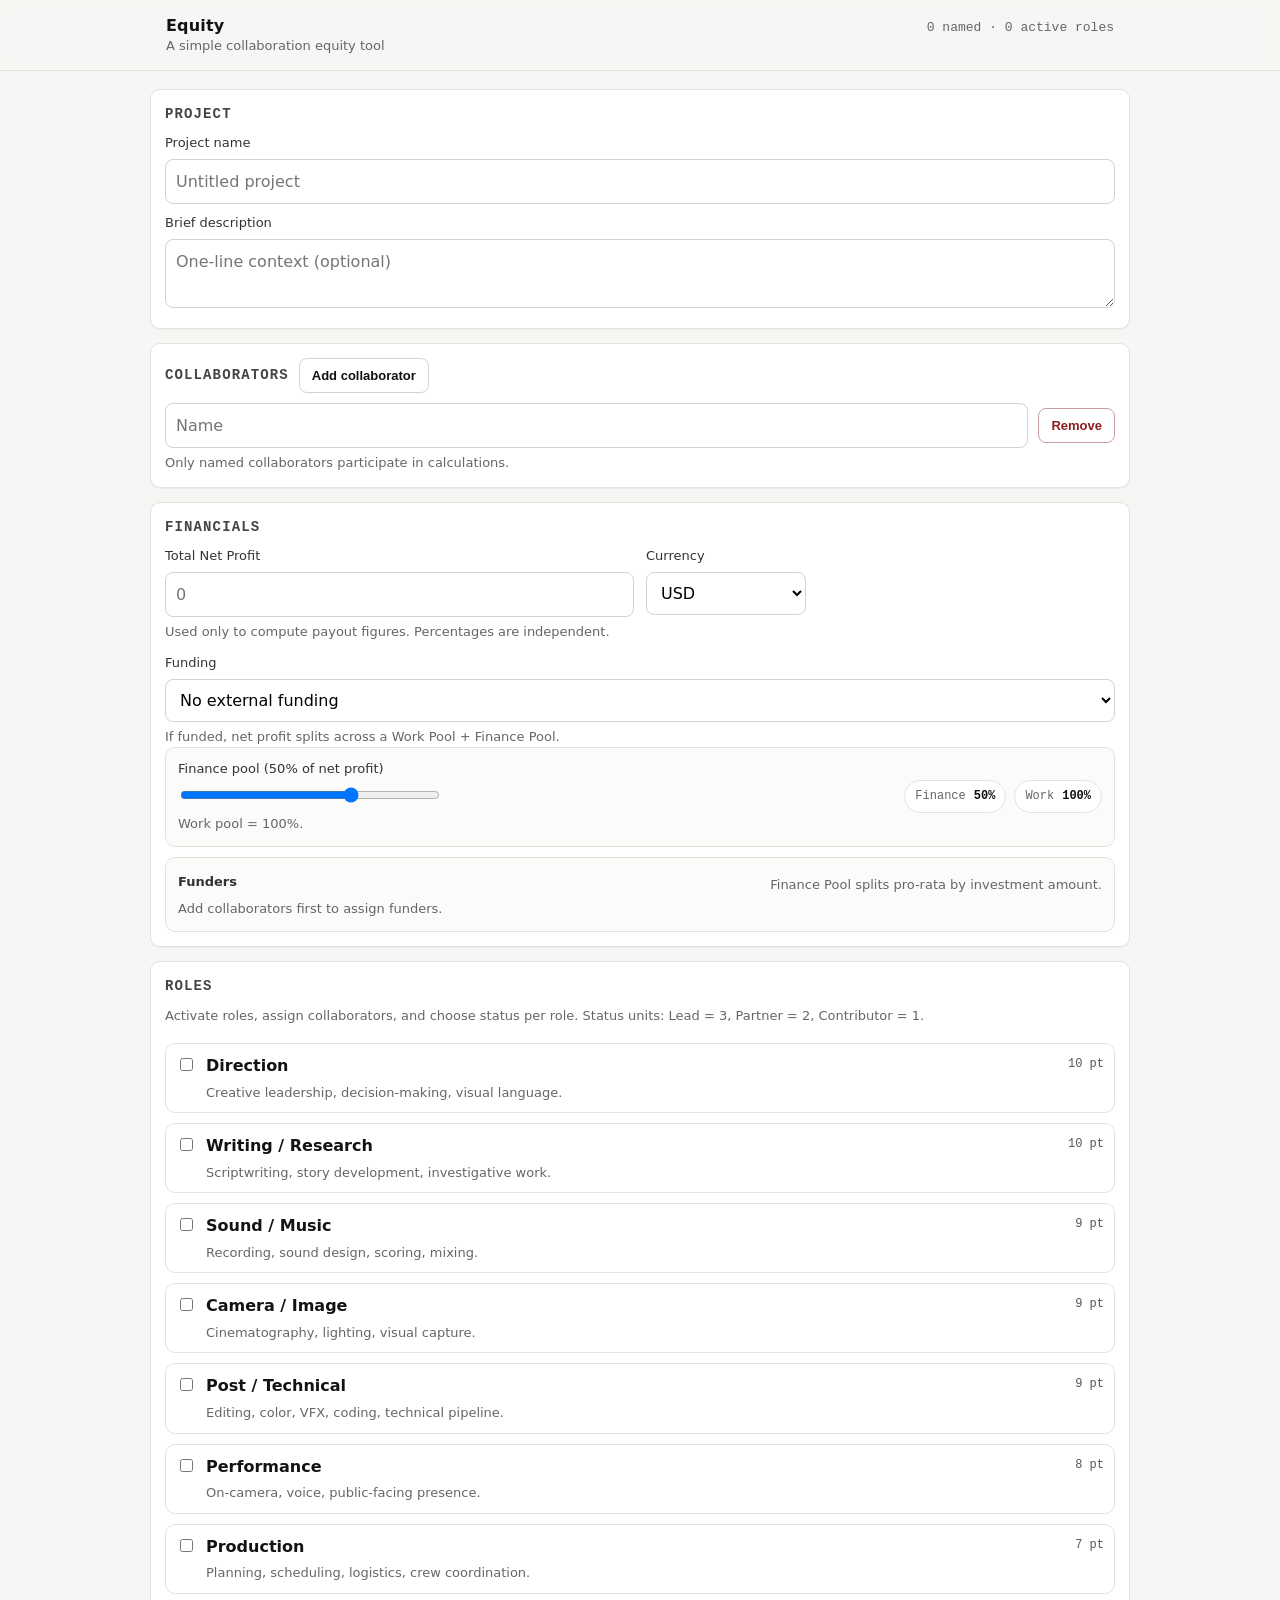
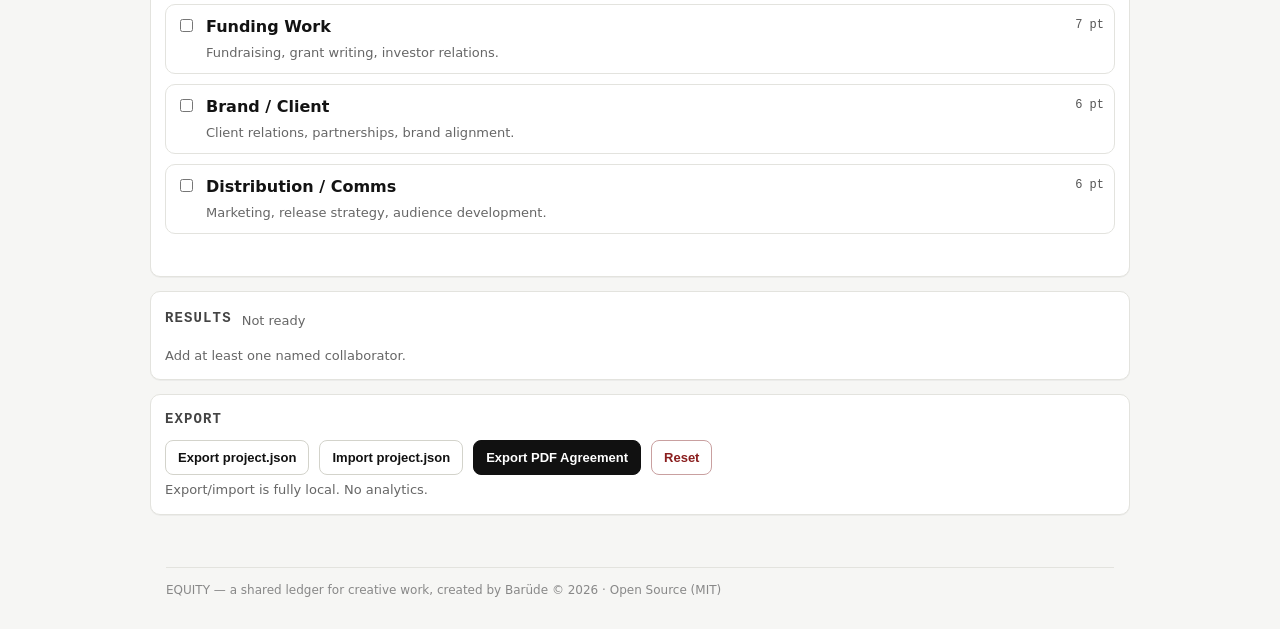
==== equity/index.html @ 2d9de22a "Add files via upload" ====
<!doctype html>
<html lang="en">
  <head>
    <meta charset="utf-8" />
    <meta name="viewport" content="width=device-width, initial-scale=1" />
    <title>Equity</title>
    <link rel="stylesheet" href="./style.css" />
    <script defer src="./equity.js"></script>
  </head>
  <body>
    <header class="topbar">
      <div class="wrap topbar__inner">
        <div class="brand">
          <div class="brand__name">Equity</div>
          <div class="brand__sub">A simple collaboration equity tool</div>
        </div>
        <div class="topbar__meta" id="metaLine"></div>
      </div>
    </header>

    <main class="wrap stack">
      <section class="card">
        <div class="card__head">
          <h2>Project</h2>
        </div>
        <div class="stack-sm">
          <div class="field">
            <label for="projectName">Project name</label>
            <input id="projectName" type="text" placeholder="Untitled project" autocomplete="off" />
          </div>
          <div class="field">
            <label for="projectDesc">Brief description</label>
            <textarea id="projectDesc" rows="2" placeholder="One-line context (optional)"></textarea>
          </div>
        </div>
      </section>

      <section class="card">
        <div class="card__head row">
          <h2>Collaborators</h2>
          <button class="btn" id="addPersonBtn" type="button">Add collaborator</button>
        </div>
        <div id="peopleList" class="stack-sm"></div>
        <div class="hint">Only named collaborators participate in calculations.</div>
      </section>

      <section class="card">
        <div class="card__head">
          <h2>Financials</h2>
        </div>

        <div class="grid2">
          <div class="field">
            <label for="netProfit">Total Net Profit</label>
            <input id="netProfit" type="text" inputmode="decimal" placeholder="0" autocomplete="off" />
            <div class="hint">Used only to compute payout figures. Percentages are independent.</div>
          </div>

          <div class="field field--compact">
            <label for="currency">Currency</label>
            <select id="currency">
              <option value="EGP">EGP</option>
              <option value="AED">AED</option>
              <option value="SAR">SAR</option>
              <option value="USD" selected>USD</option>
              <option value="EUR">EUR</option>
              <option value="GBP">GBP</option>
            </select>
          </div>

          <div class="field field--full">
            <label for="fundingMode">Funding</label>
            <select id="fundingMode">
              <option value="none">No external funding</option>
              <option value="funded">External funding</option>
            </select>
            <div class="hint">If funded, net profit splits across a Work Pool + Finance Pool.</div>
          </div>
        </div>

        <div id="fundingPane" class="stack-sm" hidden>
          <div class="inset">
            <div class="row row--spread row--wrap">
              <div class="field" style="min-width: 260px">
                <label for="financePoolPct">Finance pool (<span id="financePoolPctLabel">50</span>% of net profit)</label>
                <input id="financePoolPct" type="range" min="30" max="60" step="1" value="50" />
                <div class="hint">Work pool = <span id="workPoolPctLabel">50</span>%.</div>
              </div>
              <div class="pillbox">
                <div class="pillbox__pill">
                  <span class="pillbox__k">Finance</span>
                  <span class="pillbox__v"><span id="financePoolPctPill">50</span>%</span>
                </div>
                <div class="pillbox__pill">
                  <span class="pillbox__k">Work</span>
                  <span class="pillbox__v"><span id="workPoolPctPill">50</span>%</span>
                </div>
              </div>
            </div>
          </div>

          <div class="inset">
            <div class="row row--spread">
              <div class="subhead">Funders</div>
              <div class="hint">Finance Pool splits pro-rata by investment amount.</div>
            </div>
            <div id="fundersList" class="stack-sm"></div>
          </div>
        </div>
      </section>

      <section class="card">
        <div class="card__head">
          <h2>Roles</h2>
        </div>
        <div class="hint">
          Activate roles, assign collaborators, and choose status per role.
          Status units: Lead = 3, Partner = 2, Contributor = 1.
        </div>
        <div id="rolesList" class="stack"></div>
      </section>

      <section class="card">
        <div class="card__head row">
          <h2>Results</h2>
          <div class="hint" id="calcStatus"></div>
        </div>
        <div id="resultsPane" class="stack-sm"></div>
      </section>

      <section class="card">
        <div class="card__head">
          <h2>Export</h2>
        </div>
        <div class="row row--wrap">
          <button class="btn" id="exportJsonBtn" type="button">Export project.json</button>
          <button class="btn" id="importJsonBtn" type="button">Import project.json</button>
          <button class="btn btn--primary" id="exportPdfBtn" type="button">Export PDF Agreement</button>
          <button class="btn btn--danger" id="resetBtn" type="button" title="Clears local autosave">Reset</button>
          <input id="importFile" type="file" accept="application/json" hidden />
        </div>
        <div class="hint">Export/import is fully local. No analytics.</div>
      </section>
    </main>

    <footer class="footer">
      <div class="wrap footer__inner">
        <div class="footer__credit">EQUITY — a shared ledger for creative work, created by Barüde © 2026 · Open Source (MIT)</div>
      </div>
    </footer>
  </body>
</html>
---- equity/style.css ----
:root {
  --bg: #f6f6f4;
  --card: #ffffff;
  --text: #131313;
  --muted: #666;
  --border: #e3e3de;
  --border-strong: #d3d3cb;
  --mono: ui-monospace, SFMono-Regular, Menlo, Monaco, Consolas, "Liberation Mono", "Courier New", monospace;
  --sans: ui-sans-serif, system-ui, -apple-system, Segoe UI, Roboto, Helvetica, Arial, "Apple Color Emoji",
    "Segoe UI Emoji";
  --shadow: 0 1px 0 rgba(0, 0, 0, 0.04);
  --radius: 10px;
}

*,
*::before,
*::after {
  box-sizing: border-box;
}

html,
body {
  height: 100%;
}

body {
  margin: 0;
  background: var(--bg);
  color: var(--text);
  font-family: var(--sans);
  line-height: 1.45;
}

.wrap {
  max-width: 980px;
  margin: 0 auto;
  padding: 0 16px;
}

.topbar {
  position: sticky;
  top: 0;
  z-index: 10;
  background: rgba(246, 246, 244, 0.92);
  backdrop-filter: blur(8px);
  border-bottom: 1px solid var(--border);
}

.topbar__inner {
  display: flex;
  align-items: baseline;
  justify-content: space-between;
  padding: 14px 16px;
}

.brand__name {
  font-weight: 650;
  letter-spacing: 0.01em;
}

.brand__sub {
  color: var(--muted);
  font-size: 13px;
}

.topbar__meta {
  color: var(--muted);
  font-size: 13px;
  font-family: var(--mono);
  text-align: right;
}

.stack {
  display: flex;
  flex-direction: column;
  gap: 14px;
  padding: 18px 0 28px;
}

.stack-sm {
  display: flex;
  flex-direction: column;
  gap: 10px;
}

.card {
  background: var(--card);
  border: 1px solid var(--border);
  border-radius: var(--radius);
  box-shadow: var(--shadow);
  padding: 14px;
}

.card__head {
  margin-bottom: 10px;
}

.card__head h2 {
  font-size: 14px;
  margin: 0;
  letter-spacing: 0.08em;
  text-transform: uppercase;
  font-family: var(--mono);
  font-weight: 650;
  color: #444;
}

.row {
  display: flex;
  align-items: center;
  gap: 10px;
}

.row--spread {
  justify-content: space-between;
}

.row--wrap {
  flex-wrap: wrap;
}

.grid2 {
  display: grid;
  grid-template-columns: 1fr 1fr;
  gap: 12px;
}

.field--full {
  grid-column: 1 / -1;
}

.field--compact select {
  max-width: 160px;
}

@media (max-width: 820px) {
  .grid2 {
    grid-template-columns: 1fr;
  }
  .field--full {
    grid-column: auto;
  }
}

.field label {
  display: block;
  font-size: 13px;
  color: #333;
  margin-bottom: 6px;
}

input[type="text"],
select,
textarea {
  width: 100%;
  padding: 10px 10px;
  border: 1px solid var(--border-strong);
  border-radius: 8px;
  background: #fff;
  font: inherit;
}

input[type="text"]:focus,
select:focus,
textarea:focus {
  outline: none;
  border-color: #111;
}

textarea {
  resize: vertical;
}

input[type="range"] {
  width: 100%;
}

.hint {
  margin-top: 6px;
  font-size: 13px;
  color: var(--muted);
}

.btn {
  appearance: none;
  border: 1px solid var(--border-strong);
  background: #fff;
  color: #111;
  padding: 9px 12px;
  border-radius: 8px;
  cursor: pointer;
  font-weight: 600;
  font-size: 13px;
}

.btn:hover {
  border-color: #111;
}

.btn--primary {
  background: #111;
  color: #fff;
  border-color: #111;
}

.btn--primary:hover {
  filter: brightness(1.06);
}

.btn--danger {
  border-color: #c9a0a0;
  color: #8a1e1e;
}

.btn--danger:hover {
  border-color: #8a1e1e;
}

.inset {
  border: 1px solid var(--border);
  border-radius: 10px;
  padding: 12px;
  background: #fbfbfa;
}

.subhead {
  font-weight: 650;
  font-size: 13px;
  color: #333;
}

.pillbox {
  display: flex;
  gap: 8px;
  flex-wrap: wrap;
}

.pillbox__pill {
  border: 1px solid var(--border);
  background: #fff;
  border-radius: 999px;
  padding: 7px 10px;
  display: flex;
  align-items: baseline;
  gap: 8px;
  font-family: var(--mono);
  font-size: 12px;
}

.pillbox__k {
  color: #666;
}

.pillbox__v {
  font-weight: 700;
  color: #111;
}

.people-row {
  display: grid;
  grid-template-columns: 1fr auto;
  gap: 10px;
  align-items: center;
}

@media (max-width: 620px) {
  .topbar__inner {
    align-items: center;
  }
  .topbar__meta {
    display: none;
  }
  .people-row {
    grid-template-columns: 1fr;
  }
  .people-row .btn {
    width: 100%;
  }
  .role-top {
    grid-template-columns: auto 1fr;
  }
  .role-top__right {
    grid-column: 1 / -1;
    text-align: left;
    padding-top: 6px;
  }
  .card {
    padding: 12px;
  }
  .btn {
    padding: 10px 12px;
  }
}

.chip {
  border: 1px solid var(--border);
  background: #fff;
  border-radius: 10px;
  padding: 10px;
}

.chip__head {
  display: flex;
  justify-content: space-between;
  gap: 10px;
  align-items: baseline;
}

.chip__title {
  font-weight: 650;
}

.chip__desc {
  margin-top: 6px;
  color: var(--muted);
  font-size: 13px;
}

.role-grid {
  display: grid;
  grid-template-columns: 1fr;
  gap: 10px;
}

.role-top {
  display: grid;
  grid-template-columns: auto 1fr auto;
  gap: 10px;
  align-items: start;
}

.role-top__right {
  text-align: right;
  font-family: var(--mono);
  color: #555;
  font-size: 12px;
  padding-top: 2px;
}

.role-assign {
  margin-top: 10px;
  padding-top: 10px;
  border-top: 1px solid var(--border);
}

.table-wrap {
  overflow-x: auto;
  -webkit-overflow-scrolling: touch;
}

.table {
  width: 100%;
  border-collapse: collapse;
  min-width: 640px;
}

.table th,
.table td {
  border-bottom: 1px solid var(--border);
  padding: 9px 6px;
  font-size: 13px;
}

.table th {
  color: #666;
  font-family: var(--mono);
  text-transform: uppercase;
  letter-spacing: 0.08em;
  font-size: 11px;
  font-weight: 650;
  text-align: left;
}

.table th.num {
  text-align: right;
}

.num {
  text-align: right;
  font-family: var(--mono);
}

.badge {
  display: inline-flex;
  align-items: center;
  gap: 6px;
  border: 1px solid var(--border);
  background: #fff;
  padding: 6px 8px;
  border-radius: 999px;
  font-size: 12px;
  font-family: var(--mono);
}

.badge strong {
  font-weight: 800;
}

.footer {
  padding: 24px 0 30px;
  color: #888;
  font-size: 12px;
}

.footer__credit {
  border-top: 1px solid var(--border);
  padding-top: 14px;
}
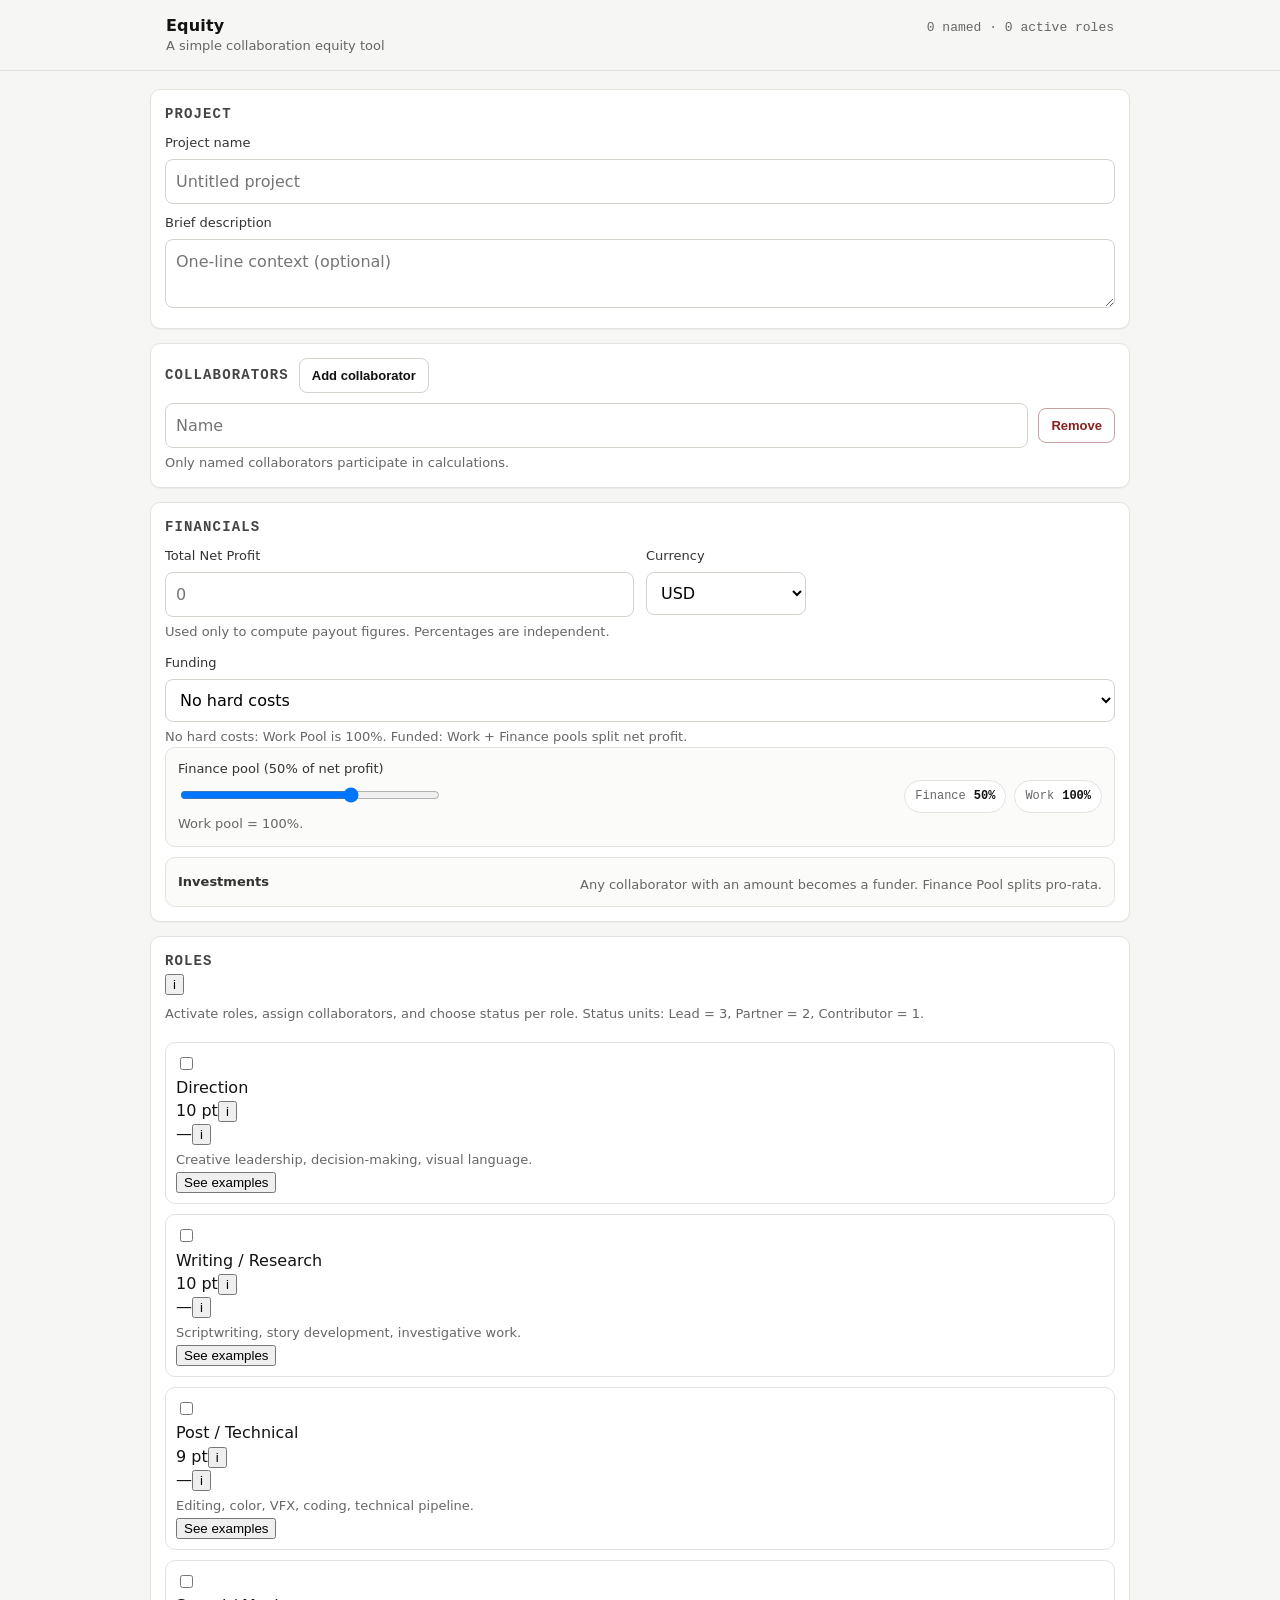
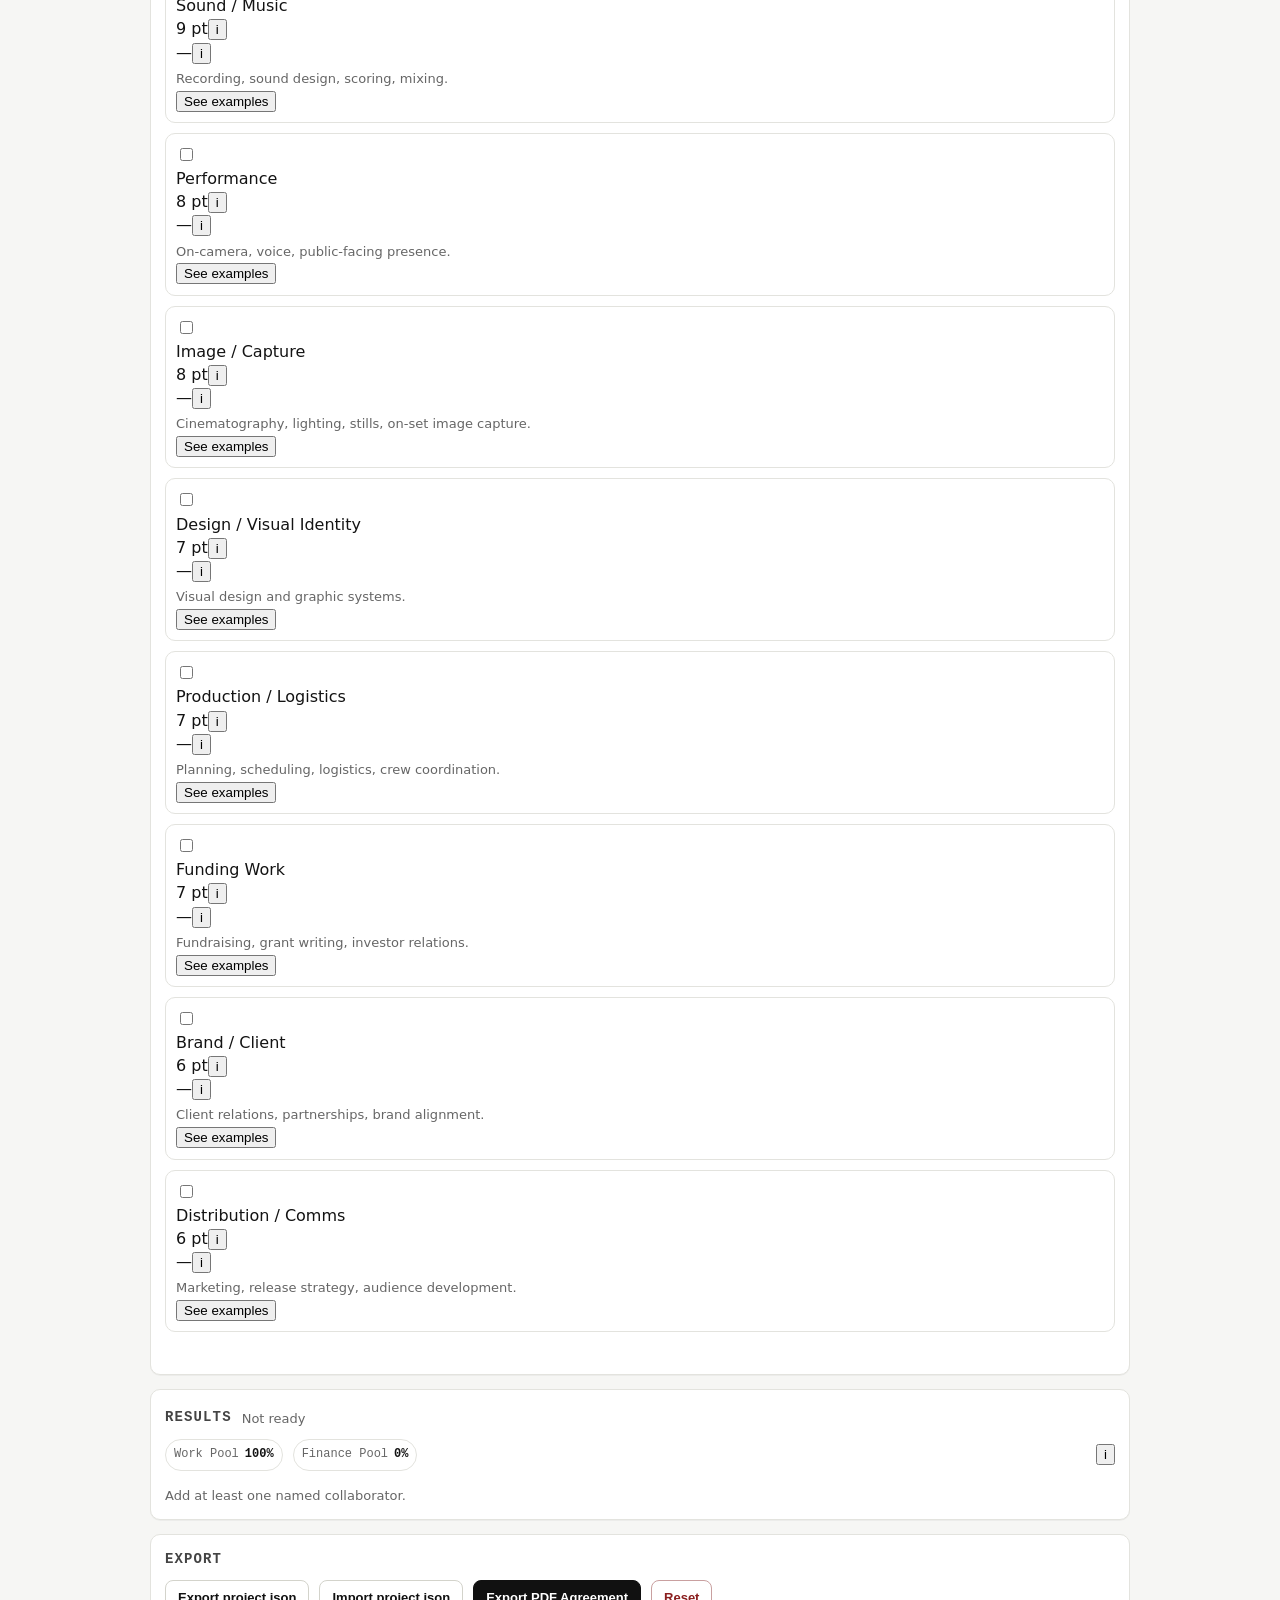
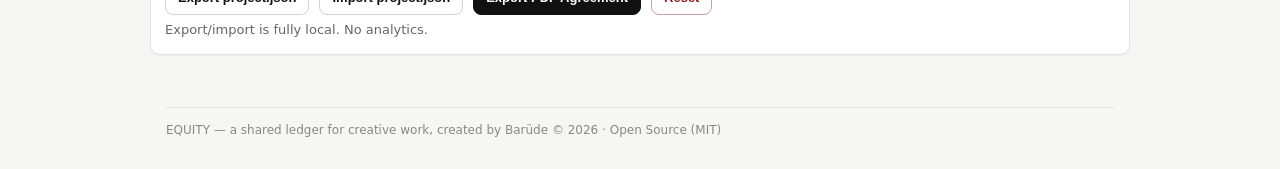
==== commit 467d2709: "Update funding options and hints in index.html" ====
--- a/equity/index.html
+++ b/equity/index.html
@@ -71,10 +71,10 @@
           <div class="field field--full">
             <label for="fundingMode">Funding</label>
             <select id="fundingMode">
-              <option value="none">No external funding</option>
-              <option value="funded">External funding</option>
+              <option value="none">No hard costs</option>
+              <option value="funded">Funded</option>
             </select>
-            <div class="hint">If funded, net profit splits across a Work Pool + Finance Pool.</div>
+            <div class="hint">No hard costs: Work Pool is 100%. Funded: Work + Finance pools split net profit.</div>
           </div>
         </div>
 
@@ -101,8 +101,8 @@
 
           <div class="inset">
             <div class="row row--spread">
-              <div class="subhead">Funders</div>
-              <div class="hint">Finance Pool splits pro-rata by investment amount.</div>
+              <div class="subhead">Investments</div>
+              <div class="hint">Any collaborator with an amount becomes a funder. Finance Pool splits pro‑rata.</div>
             </div>
             <div id="fundersList" class="stack-sm"></div>
           </div>
@@ -110,8 +110,16 @@
       </section>
 
       <section class="card">
-        <div class="card__head">
+        <div class="card__head card__head--row">
           <h2>Roles</h2>
+          <button
+            class="info"
+            type="button"
+            aria-label="About roles"
+            data-tip="Work is split into role buckets. Only active roles count, and their points are normalized so the Work Pool always totals 100%."
+          >
+            i
+          </button>
         </div>
         <div class="hint">
           Activate roles, assign collaborators, and choose status per role.
